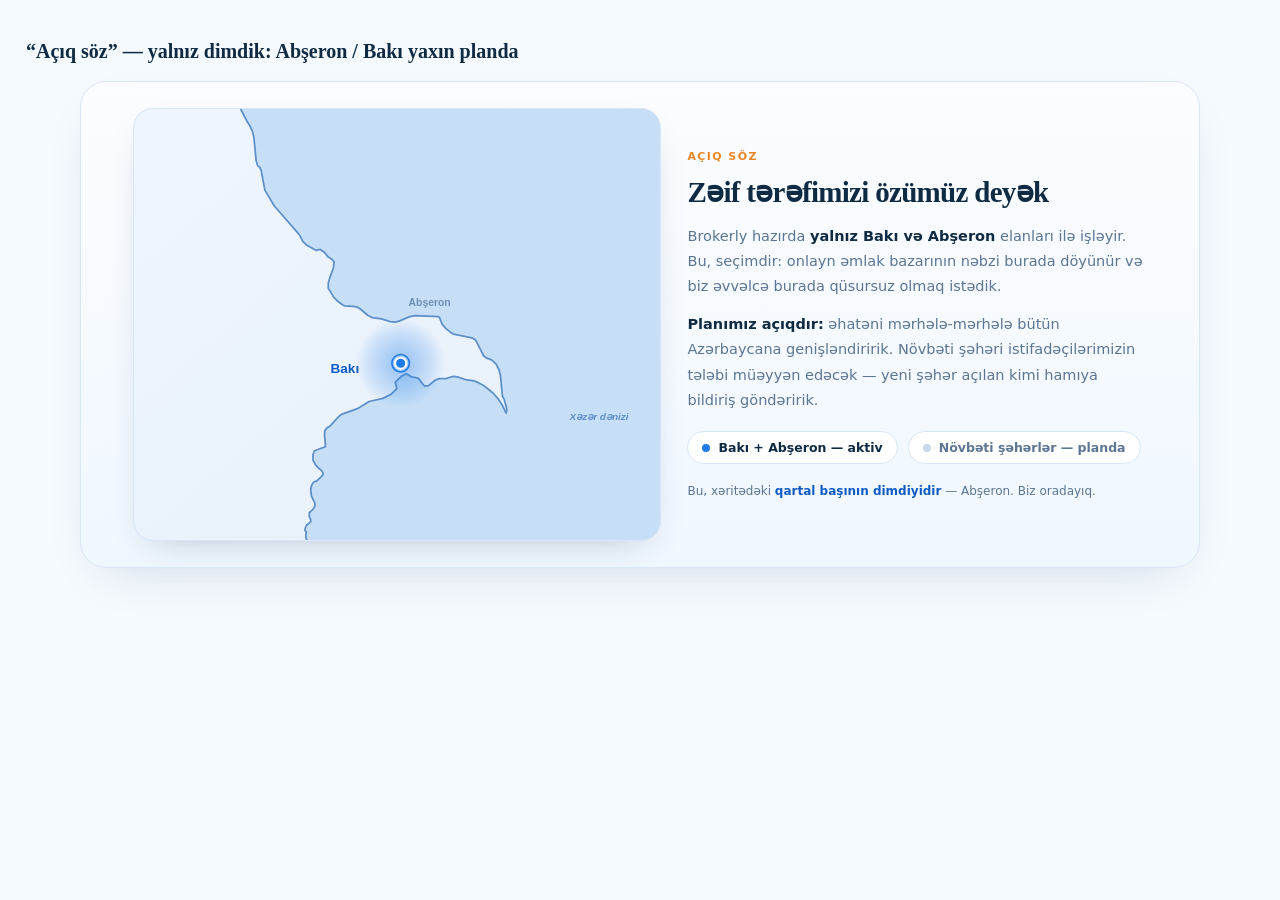
==== map-coverage-variants.html @ f6241f01 "Map bubble mobile fix + approximate widget stats" ====
<!DOCTYPE html>
<html lang="az"><head><meta charset="utf-8"><meta name="viewport" content="width=device-width, initial-scale=1">
<title>Əhatə — Abşeron (dimdik) yaxın plan</title>
<link rel="stylesheet" href="fonts/fonts.css">
<style>
:root{--ink:#0F2A43;--muted:#5B7593;--line:#D8E6F7;--blue:#1E7BE8;--deep:#0E5BC4;--amber:#E88625}
*{box-sizing:border-box}
body{font-family:Inter,system-ui,sans-serif;background:#F5FAFF;color:var(--ink);margin:0;padding:40px 26px 90px}
h1{font-family:Manrope;font-size:20px;margin:0 0 18px}
.sec{max-width:1120px;margin:0 auto;border:1px solid var(--line);border-radius:26px;background:linear-gradient(180deg,#FBFDFF,#F0F7FF);padding:26px 52px;box-shadow:0 18px 50px -26px rgba(15,42,67,.22);display:grid;grid-template-columns:1.15fr 1fr;gap:26px;align-items:center;overflow:hidden}
.mapwrap{position:relative;border:1px solid var(--line);border-radius:20px;overflow:hidden;background:#C6DFF7;box-shadow:0 14px 38px -18px rgba(15,42,67,.28)}
.azm{width:100%;height:auto;display:block}
.pulse1{animation:pz 2.4s ease-out infinite}
@keyframes pz{0%{r:9;opacity:.95}100%{r:34;opacity:0}}
.kick{font-size:11px;font-weight:800;letter-spacing:1.4px;color:var(--amber);margin-bottom:12px}
.h2x{font-family:Manrope;font-size:29px;font-weight:800;letter-spacing:-.7px;line-height:1.18;margin:0 0 14px}
.lead{font-size:14.5px;color:var(--muted);line-height:1.75;margin:0 0 12px}
.lead b{color:var(--ink)}
.covrow{display:flex;gap:10px;margin-top:18px;flex-wrap:wrap}
.covchip{display:inline-flex;align-items:center;gap:8px;border:1px solid var(--line);background:#fff;border-radius:99px;padding:8px 14px;font-size:12.5px;font-weight:700}
.covchip i{width:8px;height:8px;border-radius:99px;background:var(--blue);display:inline-block}
.covchip.off i{background:#C9D9EC}
.covchip.off{color:var(--muted)}
.eag{margin-top:20px;font-size:12px;color:var(--muted)}
.eag b{color:var(--deep)}
@media(max-width:900px){.sec{grid-template-columns:1fr;padding:30px 24px}.mapwrap{margin:0 auto;max-width:470px;width:100%}}
</style></head><body>
<h1>“Açıq söz” — yalnız dimdik: Abşeron / Bakı yaxın planda</h1>
<div class="sec">
  <div class="mapwrap">
    <svg viewBox="0 0 660 540" xmlns="http://www.w3.org/2000/svg" class="azm">
      <defs>
        <linearGradient id="land" x1="0" y1="0" x2="1" y2="1">
          <stop offset="0" stop-color="#F6FAFF"/><stop offset="1" stop-color="#E4EEFA"/>
        </linearGradient>
        <radialGradient id="cov" cx="50%" cy="50%" r="50%">
          <stop offset="0%" stop-color="#1E7BE8" stop-opacity=".42"/><stop offset="70%" stop-color="#1E7BE8" stop-opacity=".15"/><stop offset="100%" stop-color="#1E7BE8" stop-opacity="0"/>
        </radialGradient>
        <linearGradient id="fL" x1="0" y1="0" x2="1" y2="0"><stop offset="0" stop-color="#000"/><stop offset="1" stop-color="#000" stop-opacity="0"/></linearGradient>
        <linearGradient id="fT" x1="0" y1="0" x2="0" y2="1"><stop offset="0" stop-color="#000"/><stop offset="1" stop-color="#000" stop-opacity="0"/></linearGradient>
        <linearGradient id="fB" x1="0" y1="1" x2="0" y2="0"><stop offset="0" stop-color="#000"/><stop offset="1" stop-color="#000" stop-opacity="0"/></linearGradient>
        <mask id="crop">
          <rect width="660" height="540" fill="#fff"/>
          <rect x="0" y="0" width="140" height="540" fill="url(#fL)"/>
          <rect x="0" y="0" width="660" height="96" fill="url(#fT)"/>
          <rect x="0" y="430" width="660" height="110" fill="url(#fB)"/>
        </mask>
      </defs>
      <g>
        <rect width="660" height="540" fill="#C6DFF7"/>
        <path d="M-900.583,23.114L-875.909,2.568L-837.527,-29.432L-829.302,-32.291L-821.077,-31.719L-816.508,-29.432L-804.628,-23.142L-800.059,-21.999L-795.489,-22.571L-787.265,-24.857L-783.609,-24.286L-779.04,-20.284L-770.815,-12.283L-735.175,1.997L-717.812,5.422L-712.328,7.706L-712.328,9.989L-715.984,11.702L-721.467,13.985L-726.95,20.832L-720.553,30.529L-710.501,39.651L-705.932,42.501L-693.138,50.479L-654.756,64.149L-642.875,65.858L-636.479,65.288L-631.909,63.011L-625.512,59.024L-618.201,54.467L-612.718,53.328L-593.527,53.328L-588.958,55.037L-585.303,59.024L-577.992,68.135L-563.37,81.794L-557.887,84.638L-542.351,89.758L-538.696,93.739L-531.385,102.835L-526.816,105.677L-521.333,105.677L-518.591,102.267L-517.677,96.582L-514.936,91.464L-509.453,88.052L-503.969,88.62L-499.4,89.758L-494.831,89.189L-491.176,84.07L-489.348,82.363L-487.52,71.55L-486.606,59.594L-483.865,50.479L-482.037,48.77L-479.295,45.351L-477.468,43.071L-476.554,41.361L-476.554,35.091L-475.64,32.81L-473.812,29.959L-471.985,29.959L-471.071,29.959L-472.898,24.825L-480.209,12.843L-485.692,7.135L-487.52,4.281L-489.348,2.568L-493.003,4.281L-497.573,-4.857L-509.453,-12.283L-534.127,-23.142L-546.007,-34.007L-551.49,-35.151L-554.232,-36.867L-567.939,-46.021L-571.595,-51.744L-574.336,-59.187L-576.164,-72.361L-577.078,-74.653L-582.561,-85.543L-582.561,-87.262L-586.216,-87.262L-588.044,-84.969L-588.958,-81.53L-591.7,-79.81L-598.097,-85.543L-601.752,-100.453L-601.752,-117.671L-599.01,-129.731L-594.441,-134.901L-588.958,-135.476L-577.078,-132.603L-571.595,-133.178L-567.939,-135.476L-564.284,-138.349L-553.318,-152.146L-547.835,-160.773L-537.782,-180.917L-532.299,-179.19L-525.902,-179.766L-514.022,-178.038L-509.453,-175.16L-507.625,-168.829L-509.453,-155.021L-507.625,-149.271L-503.056,-145.247L-498.486,-145.247L-493.917,-148.121L-485.692,-155.597L-480.209,-157.322L-470.157,-159.623L-467.415,-161.924L-465.588,-163.075L-461.018,-167.678L-459.191,-167.678L-458.277,-163.65L-455.535,-150.421L-454.621,-145.821L-451.88,-141.798L-435.43,-126.284L-430.861,-123.413L-428.12,-122.838L-420.809,-121.69L-418.067,-120.541L-417.153,-118.245L-415.326,-111.93L-414.412,-109.634L-411.67,-105.043L-398.876,-94.144L-392.479,-83.823L-390.651,-73.507L-386.996,-67.205L-386.082,-67.205L-376.03,-68.923L-371.46,-70.642L-365.977,-71.788L-361.408,-70.642L-357.753,-66.059L-355.925,-59.759L-355.011,-54.034L-353.183,-49.455L-348.614,-46.021L-347.7,-45.449L-345.873,-43.16L-344.959,-40.299L-344.045,-36.867L-342.217,-33.435L-334.906,-23.714L-333.079,-19.713L-332.165,-11.141L-332.165,6.564L-329.423,13.985L-325.768,18.55L-305.663,30.529L-300.18,32.24L-298.352,33.38L-271.85,35.661L-266.367,37.941L-259.056,47.63L-254.487,51.619L-249.004,51.619L-240.779,45.351L-235.296,43.641L-230.727,44.211L-217.019,51.049L-209.708,55.037L-204.225,55.607L-186.862,54.467L-183.206,53.898L-172.24,50.479L-166.757,47.061L-164.929,43.641L-166.757,39.081L-167.671,32.24L-166.757,25.396L-164.929,21.973L-161.274,19.691L-157.618,15.126L-155.791,8.848L-153.963,3.71L-151.221,0.855L-144.824,1.997L-139.341,-1.43L-131.117,-25.429L-125.633,-35.151L-117.409,-40.299L-88.165,-46.021L-80.854,-50.027L-67.147,-61.477L-45.214,-75.226L-39.731,-81.53L-35.162,-91.276L-24.195,-121.116L-22.368,-122.838L-5.005,-145.821L7.789,-165.376L9.617,-163.075L17.842,-158.472L26.98,-150.421L48.913,-118.819L58.052,-110.208L61.707,-105.043L62.621,-96.438L79.984,-76.945L90.036,-55.751L94.606,-54.034L99.175,-49.455L102.83,-44.304L104.658,-39.727L110.141,-31.147L111.969,-29.432L112.883,-27.716L119.28,-26.001L121.108,-24.857L124.763,-19.141L133.902,0.284L142.126,16.267L145.782,21.973L148.523,28.248L150.351,35.661L153.092,64.719L154.92,70.981L157.662,73.258L159.489,77.242L164.059,101.698L175.939,121.585L206.096,156.202L208.838,160.171L211.579,165.839L216.148,170.373L228.029,177.172L233.512,176.039L238.995,180.005L243.564,185.668L248.133,188.5L250.875,191.897L249.961,199.255L245.392,211.703L243.564,218.489L243.564,221.882L243.564,225.274L245.392,227.535L248.133,232.056L249.047,233.751L250.875,236.577L255.444,241.096L260.927,245.05L263.669,246.744L274.635,247.309L280.118,248.439L283.774,250.697L292.912,258.601L298.395,261.423L310.276,263.116L321.242,266.502L327.639,267.066L332.208,265.938L345.916,260.294L352.313,259.165L381.556,260.294L383.384,261.987L384.298,264.809L385.212,267.066L386.126,269.323L390.695,274.964L396.178,279.476L400.747,282.295L423.594,286.805L428.163,289.624L430.904,294.696L434.56,302.021L438.215,309.343L442.785,312.722L448.268,314.411L453.751,319.478L457.406,326.232L459.234,332.984L461.976,360.533L463.803,363.343L465.631,369.522L467.459,376.822L466.545,381.314L461.976,371.768L456.492,363.343L450.095,356.038L437.301,345.92L431.818,343.108L426.335,340.859L415.369,339.172L405.317,335.797L400.747,335.234L398.006,335.797L394.35,336.922L391.609,338.047L382.47,338.047L377.901,339.734L368.762,347.044L364.193,347.044L362.365,345.357L358.71,340.296L356.882,338.047L354.141,336.922L347.744,335.797L341.347,331.859L335.864,334.672L327.639,342.546L329.467,350.417L322.156,357.724L312.103,362.781L294.74,366.713L280.118,375.699L260.927,382.436L256.358,385.804L246.306,397.026L241.736,399.831L238.995,403.757L238.995,410.486L239.909,419.454L239.909,423.377L226.201,428.419L224.373,433.46L224.373,440.18L228.029,446.898L230.77,449.697L234.426,452.495L236.253,454.733L237.167,458.09L235.339,460.328L233.512,462.006L228.942,466.48L226.201,467.04L224.373,468.717L222.545,472.072L221.632,475.986L221.632,478.781L222.545,485.487L226.201,492.75L227.115,496.66L225.287,500.569L223.459,502.803L221.632,504.478L219.804,506.153L219.804,509.502L219.804,511.177L220.718,512.851L221.632,515.083L221.632,517.316L219.804,518.99L216.148,521.779L214.321,526.8L214.321,528.473L216.148,530.704L215.235,535.165L216.148,539.625L221.632,547.985L221.632,550.771L217.976,553.557L211.579,556.899L205.182,564.696L199.699,571.378L195.13,579.726L195.13,585.29L192.388,590.853L189.647,598.082L187.819,605.865L186.905,612.535L186.905,621.424L189.647,627.533L212.493,649.18L216.148,652.508L217.976,656.945L217.976,658.609L217.062,659.718L215.235,670.806L215.235,673.577L217.976,677.456L214.321,675.794L212.493,674.132L210.665,671.36L208.838,668.589L207.01,668.589L207.924,673.577L210.665,679.119L213.407,683.551L217.976,686.32L217.976,689.09L211.579,687.428L207.924,683.551L205.182,678.565L192.388,670.252L183.25,673.577L176.853,681.889L174.111,692.412L175.025,728.377L174.111,732.247L172.283,738.327L168.628,748.825L167.714,753.796L166.8,765.39L165.886,772.565L163.145,778.083L143.954,791.871L133.902,795.73L127.505,789.665L128.418,785.805L128.418,783.047L128.418,781.393L131.16,778.634L142.126,776.428L145.782,774.221L149.437,769.254L151.265,762.63L152.179,756.557L148.523,749.929L143.954,747.72L132.074,747.168L132.074,744.405L130.246,730.589L129.332,727.272L124.763,723.401L120.194,721.742L109.227,722.295L105.572,723.401L104.658,726.166L103.744,729.483L101.003,733.905L101.003,735.564L101.003,739.432L101.003,741.643L99.175,742.748L98.261,742.748L97.347,742.748L97.347,758.213L98.261,766.494L101.917,773.117L101.003,781.393L94.606,804.548L93.692,806.753L88.209,818.321L88.209,819.422L80.898,828.232L71.759,825.479L71.759,837.038L72.673,842.54L73.587,847.491L79.07,862.887L80.898,912.853L82.726,967.638L66.276,964.354L58.052,964.354L52.568,967.091L47.085,972.562L40.688,976.392L33.377,979.126L27.894,981.314L16.014,980.22L15.1,980.22L6.876,972.015L-0.435,960.523L-4.091,956.144L-9.574,948.478L-14.143,943.001L-17.798,938.07L-22.368,931.494L-26.023,928.206L-29.679,923.82L-31.506,915.047L-34.248,907.916L-39.731,907.916L-53.439,913.95L-60.75,913.95L-65.319,909.562L-68.974,903.527L-81.768,893.648L-81.768,888.158L-80.854,881.568L-82.682,877.174L-82.682,874.427L-86.338,871.68L-120.15,855.19L-136.6,841.99L-141.169,832.635L-142.083,818.871L-139.341,815.567L-126.547,807.304L-125.633,805.099L-125.633,802.344L-124.72,800.691L-78.113,791.871L-67.147,785.805L-65.319,781.944L-63.491,778.083L-63.491,777.531L-61.664,773.117L-61.664,768.702L-63.491,764.838L-70.802,748.272L-74.458,744.405L-89.079,738.327L-103.701,724.507L-110.098,715.658L-112.839,706.805L-112.839,695.735L-108.27,686.32L-100.959,679.119L-91.821,674.686L-76.285,671.36L-62.577,662.491L-56.18,660.273L-53.439,659.718L-58.922,647.515L-66.233,637.526L-83.596,621.424L-126.547,570.264L-142.083,555.785L-146.652,552.443L-150.307,551.328L-153.049,555.785L-155.791,558.013L-159.446,559.127L-178.637,558.57L-184.12,560.241L-189.603,563.583L-193.259,567.48L-204.225,579.17L-234.382,596.414L-238.951,598.638L-252.659,612.535L-256.315,614.757L-261.798,615.313L-279.161,621.424L-290.127,627.533L-298.352,634.196L-311.146,650.844L-319.371,659.164L-326.682,663.6L-330.337,665.263L-355.011,675.24L-367.805,682.443L-369.633,685.213L-370.547,688.536L-379.685,703.484L-384.254,715.658L-385.168,718.423L-387.91,721.189L-389.738,722.295L-405.273,731.142L-408.015,731.694L-411.67,730.589L-418.981,727.272L-423.55,727.272L-427.206,729.483L-430.861,732.8L-434.516,736.669L-440.913,748.272L-442.741,749.929L-444.569,751.586L-449.138,753.796L-450.966,755.452L-453.707,760.422L-458.277,770.358L-462.846,774.221L-477.468,781.944L-482.037,785.805L-484.779,790.217L-492.089,805.099L-494.831,810.058L-498.486,813.914L-503.056,817.219L-506.711,819.422L-512.194,821.625L-516.763,822.175L-525.902,803.446L-526.816,799.588L-526.816,795.73L-526.816,791.319L-525.902,787.459L-524.988,786.908L-524.988,785.805L-521.333,775.324L-521.333,765.942L-522.247,756.557L-525.902,746.063L-531.385,741.09L-540.524,736.116L-546.921,730.036L-546.921,719.53L-541.438,713.998L-532.299,715.658L-516.763,723.401L-514.022,722.848L-502.142,714.551L-496.659,713.998L-493.917,712.892L-494.831,710.679L-495.745,710.125L-497.573,707.912L-498.486,706.252L-509.453,699.056L-515.85,692.412L-518.591,687.428L-519.505,682.443L-521.333,677.456L-525.902,674.132L-544.179,665.817L-552.404,659.718L-556.059,649.18L-552.404,640.856L-544.179,635.861L-525.902,631.975L-522.247,630.864L-520.419,628.088L-520.419,625.312L-522.247,621.979L-522.247,616.424L-519.505,613.646L-515.85,611.423L-513.108,606.977L-514.022,601.418L-517.677,597.526L-521.333,594.746L-525.902,593.634L-541.438,595.302L-546.921,594.19L-550.576,591.965L-556.059,583.621L-559.715,580.839L-568.853,579.726L-586.216,588.628L-595.355,590.853L-600.838,589.184L-604.494,585.29L-609.977,574.161L-613.632,569.707L-618.201,566.924L-628.254,564.14L-635.565,558.013L-645.617,537.952L-652.928,531.261L-668.463,526.242L-676.688,521.779L-682.171,518.99L-694.051,507.828L-695.879,503.92L-706.845,480.458L-712.328,474.309L-719.639,470.954L-746.141,468.158L-754.366,464.243L-754.366,459.768L-755.28,456.412L-738.83,446.338L-696.793,453.054L-679.43,451.376L-675.774,448.577L-673.947,445.219L-671.205,429.54L-670.291,427.299L-664.808,422.256L-660.239,415.531L-656.583,407.682L-652.014,386.365L-652.014,384.12L-652.014,382.436L-652.928,380.191L-659.325,371.768L-662.98,368.398L-666.636,366.152L-672.119,366.713L-675.774,367.837L-677.602,368.398L-682.171,367.837L-693.138,356.038L-693.138,355.476L-752.538,322.293L-767.16,308.217L-775.385,290.188L-778.126,286.805L-783.609,282.859L-785.437,280.603L-786.351,276.656L-787.265,269.323L-788.178,265.938L-792.748,260.859L-798.231,256.343L-802.8,251.827L-806.456,243.92L-806.456,237.707L-806.456,229.796L-800.059,218.489L-790.006,210.006L-779.954,205.48L-759.849,195.859L-753.452,187.933L-748.883,174.34L-748.883,166.973L-753.452,164.706L-759.849,164.139L-764.418,162.438L-768.988,158.47L-779.04,144.29L-786.351,138.616L-789.092,138.049L-792.748,136.914L-795.489,133.508L-793.662,122.721L-794.575,114.769L-801.886,115.905L-804.628,117.041L-815.594,122.721L-821.991,122.153L-832.957,117.041L-844.838,115.905L-849.407,112.496L-853.062,107.95L-858.545,105.109L-866.77,96.013L-870.425,93.739L-871.339,99.993L-873.167,103.972L-877.736,103.404L-883.219,99.993L-886.875,94.307L-884.133,83.501L-858.545,84.638L-850.321,77.811L-850.321,72.689L-853.976,68.135L-866.77,57.315L-871.339,56.176L-887.789,56.176L-892.358,53.898L-893.272,49.91L-891.444,43.071ZM-770.815,254.085L-762.591,247.874L-758.935,238.837L-765.332,235.447L-768.988,234.882L-772.643,234.882L-776.298,236.012L-779.04,238.272L-780.868,241.661L-781.781,245.05L-780.868,248.439L-779.04,251.827Z" fill="url(#land)" stroke="#5E8FC8" stroke-width="2.2" stroke-linejoin="round"/>
        <circle cx="334.3" cy="318.7" r="56" fill="url(#cov)"/>
        <circle class="pulse1" cx="334.3" cy="318.7" r="11" fill="none" stroke="#1E7BE8" stroke-width="2"/>
        <circle cx="334.3" cy="318.7" r="7" fill="#1E7BE8" stroke="#fff" stroke-width="2.5"/>
      </g>
      <text x="282.3" y="330.7" font-size="17" font-weight="800" fill="#0E5BC4" font-family="Manrope,Inter,sans-serif" text-anchor="end">Bakı</text>
      <text x="344.3" y="246.7" font-size="13" font-weight="700" fill="#6E8DB3" font-family="Inter,sans-serif">Abşeron</text>
      <text x="620" y="390" font-size="12.5" font-weight="600" fill="#5E8FC8" font-family="Inter,sans-serif" font-style="italic" text-anchor="end">Xəzər dənizi</text>
    </svg>
  </div>
  <div>
    <div class="kick">AÇIQ SÖZ</div>
    <h3 class="h2x">Zəif tərəfimizi özümüz deyək</h3>
    <p class="lead">Brokerly hazırda <b>yalnız Bakı və Abşeron</b> elanları ilə işləyir. Bu, seçimdir: onlayn əmlak bazarının nəbzi burada döyünür və biz əvvəlcə burada qüsursuz olmaq istədik.</p>
    <p class="lead"><b>Planımız açıqdır:</b> əhatəni mərhələ-mərhələ bütün Azərbaycana genişləndiririk. Növbəti şəhəri istifadəçilərimizin tələbi müəyyən edəcək — yeni şəhər açılan kimi hamıya bildiriş göndəririk.</p>
    <div class="covrow">
      <span class="covchip"><i></i>Bakı + Abşeron — aktiv</span>
      <span class="covchip off"><i></i>Növbəti şəhərlər — planda</span>
    </div>
    <div class="eag">Bu, xəritədəki <b>qartal başının dimdiyidir</b> — Abşeron. Biz oradayıq.</div>
  </div>
</div>
</body></html>
---- fonts/fonts.css ----
@font-face{font-family:'Inter';font-style:normal;font-weight:400;font-display:swap;src:url(fonts/inter-latin-ext-400-normal.woff2) format('woff2');unicode-range:U+0100-02BA,U+02BD-02C5,U+02C7-02CC,U+02CE-02D7,U+02DD-02FF,U+0304,U+0308,U+0329,U+1D00-1DBF,U+1E00-1E9F,U+1EF2-1EFF,U+2020,U+20A0-20AB,U+20AD-20C0,U+2113,U+2C60-2C7F,U+A720-A7FF}
@font-face{font-family:'Inter';font-style:normal;font-weight:400;font-display:swap;src:url(fonts/inter-latin-400-normal.woff2) format('woff2');unicode-range:U+0000-00FF,U+0131,U+0152-0153,U+02BB-02BC,U+02C6,U+02DA,U+02DC,U+0304,U+0308,U+0329,U+2000-206F,U+20AC,U+2122,U+2191,U+2193,U+2212,U+2215,U+FEFF,U+FFFD}
@font-face{font-family:'Inter';font-style:normal;font-weight:500;font-display:swap;src:url(fonts/inter-latin-ext-500-normal.woff2) format('woff2');unicode-range:U+0100-02BA,U+02BD-02C5,U+02C7-02CC,U+02CE-02D7,U+02DD-02FF,U+0304,U+0308,U+0329,U+1D00-1DBF,U+1E00-1E9F,U+1EF2-1EFF,U+2020,U+20A0-20AB,U+20AD-20C0,U+2113,U+2C60-2C7F,U+A720-A7FF}
@font-face{font-family:'Inter';font-style:normal;font-weight:500;font-display:swap;src:url(fonts/inter-latin-500-normal.woff2) format('woff2');unicode-range:U+0000-00FF,U+0131,U+0152-0153,U+02BB-02BC,U+02C6,U+02DA,U+02DC,U+0304,U+0308,U+0329,U+2000-206F,U+20AC,U+2122,U+2191,U+2193,U+2212,U+2215,U+FEFF,U+FFFD}
@font-face{font-family:'Inter';font-style:normal;font-weight:600;font-display:swap;src:url(fonts/inter-latin-ext-600-normal.woff2) format('woff2');unicode-range:U+0100-02BA,U+02BD-02C5,U+02C7-02CC,U+02CE-02D7,U+02DD-02FF,U+0304,U+0308,U+0329,U+1D00-1DBF,U+1E00-1E9F,U+1EF2-1EFF,U+2020,U+20A0-20AB,U+20AD-20C0,U+2113,U+2C60-2C7F,U+A720-A7FF}
@font-face{font-family:'Inter';font-style:normal;font-weight:600;font-display:swap;src:url(fonts/inter-latin-600-normal.woff2) format('woff2');unicode-range:U+0000-00FF,U+0131,U+0152-0153,U+02BB-02BC,U+02C6,U+02DA,U+02DC,U+0304,U+0308,U+0329,U+2000-206F,U+20AC,U+2122,U+2191,U+2193,U+2212,U+2215,U+FEFF,U+FFFD}
@font-face{font-family:'Inter';font-style:normal;font-weight:700;font-display:swap;src:url(fonts/inter-latin-ext-700-normal.woff2) format('woff2');unicode-range:U+0100-02BA,U+02BD-02C5,U+02C7-02CC,U+02CE-02D7,U+02DD-02FF,U+0304,U+0308,U+0329,U+1D00-1DBF,U+1E00-1E9F,U+1EF2-1EFF,U+2020,U+20A0-20AB,U+20AD-20C0,U+2113,U+2C60-2C7F,U+A720-A7FF}
@font-face{font-family:'Inter';font-style:normal;font-weight:700;font-display:swap;src:url(fonts/inter-latin-700-normal.woff2) format('woff2');unicode-range:U+0000-00FF,U+0131,U+0152-0153,U+02BB-02BC,U+02C6,U+02DA,U+02DC,U+0304,U+0308,U+0329,U+2000-206F,U+20AC,U+2122,U+2191,U+2193,U+2212,U+2215,U+FEFF,U+FFFD}
@font-face{font-family:'Manrope';font-style:normal;font-weight:700;font-display:swap;src:url(fonts/manrope-latin-ext-700-normal.woff2) format('woff2');unicode-range:U+0100-02BA,U+02BD-02C5,U+02C7-02CC,U+02CE-02D7,U+02DD-02FF,U+0304,U+0308,U+0329,U+1D00-1DBF,U+1E00-1E9F,U+1EF2-1EFF,U+2020,U+20A0-20AB,U+20AD-20C0,U+2113,U+2C60-2C7F,U+A720-A7FF}
@font-face{font-family:'Manrope';font-style:normal;font-weight:700;font-display:swap;src:url(fonts/manrope-latin-700-normal.woff2) format('woff2');unicode-range:U+0000-00FF,U+0131,U+0152-0153,U+02BB-02BC,U+02C6,U+02DA,U+02DC,U+0304,U+0308,U+0329,U+2000-206F,U+20AC,U+2122,U+2191,U+2193,U+2212,U+2215,U+FEFF,U+FFFD}
@font-face{font-family:'Manrope';font-style:normal;font-weight:800;font-display:swap;src:url(fonts/manrope-latin-ext-800-normal.woff2) format('woff2');unicode-range:U+0100-02BA,U+02BD-02C5,U+02C7-02CC,U+02CE-02D7,U+02DD-02FF,U+0304,U+0308,U+0329,U+1D00-1DBF,U+1E00-1E9F,U+1EF2-1EFF,U+2020,U+20A0-20AB,U+20AD-20C0,U+2113,U+2C60-2C7F,U+A720-A7FF}
@font-face{font-family:'Manrope';font-style:normal;font-weight:800;font-display:swap;src:url(fonts/manrope-latin-800-normal.woff2) format('woff2');unicode-range:U+0000-00FF,U+0131,U+0152-0153,U+02BB-02BC,U+02C6,U+02DA,U+02DC,U+0304,U+0308,U+0329,U+2000-206F,U+20AC,U+2122,U+2191,U+2193,U+2212,U+2215,U+FEFF,U+FFFD}
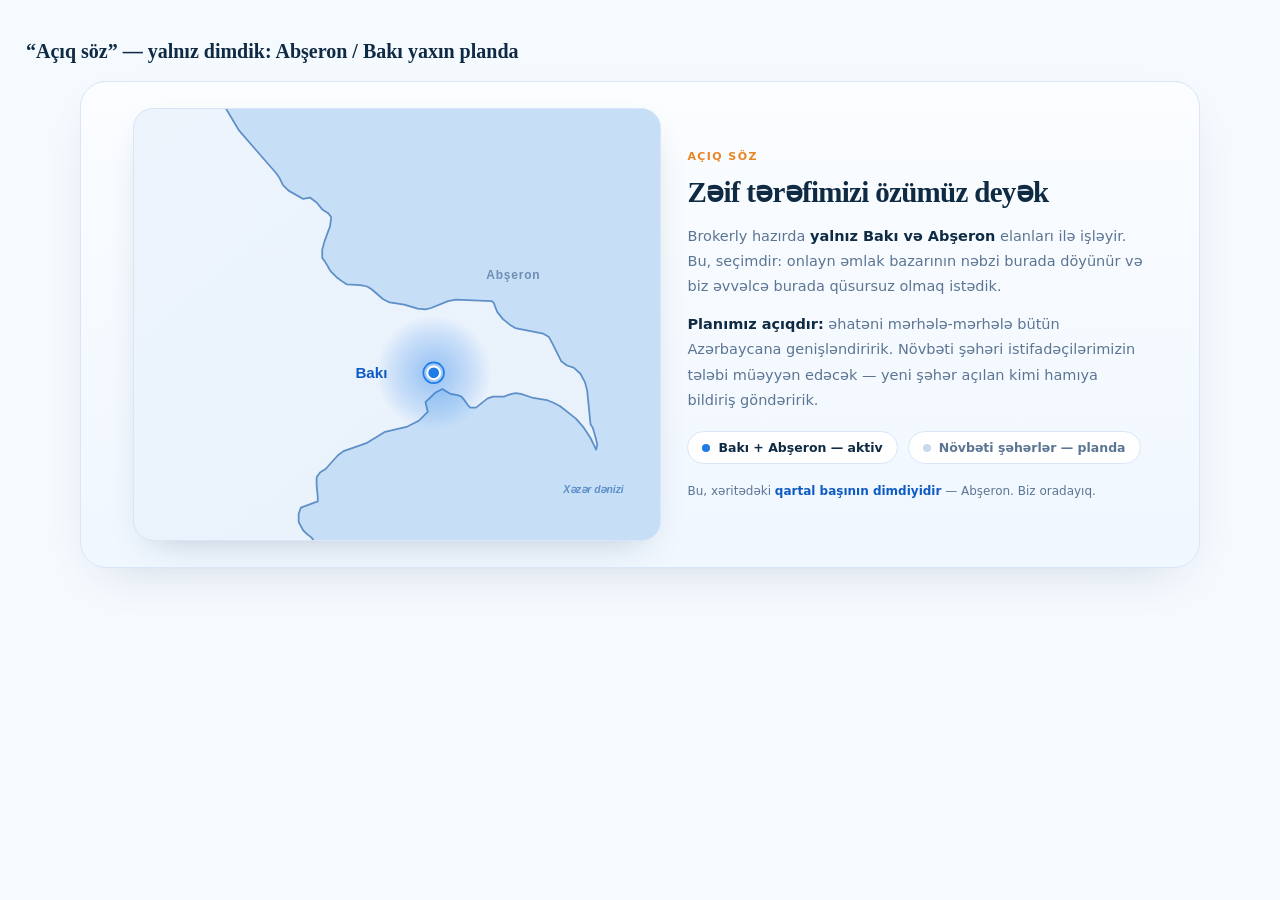
==== commit c0e11d63: "Plans: Standart 24 AZN, PRO 49 AZN" ====
--- a/map-coverage-variants.html
+++ b/map-coverage-variants.html
@@ -10,8 +10,8 @@
 .sec{max-width:1120px;margin:0 auto;border:1px solid var(--line);border-radius:26px;background:linear-gradient(180deg,#FBFDFF,#F0F7FF);padding:26px 52px;box-shadow:0 18px 50px -26px rgba(15,42,67,.22);display:grid;grid-template-columns:1.15fr 1fr;gap:26px;align-items:center;overflow:hidden}
 .mapwrap{position:relative;border:1px solid var(--line);border-radius:20px;overflow:hidden;background:#C6DFF7;box-shadow:0 14px 38px -18px rgba(15,42,67,.28)}
 .azm{width:100%;height:auto;display:block}
-.pulse1{animation:pz 2.4s ease-out infinite}
-@keyframes pz{0%{r:9;opacity:.95}100%{r:34;opacity:0}}
+.pulse1{animation:pz 2.6s ease-out infinite}
+@keyframes pz{0%{r:9;opacity:.95}100%{r:44;opacity:0}}
 .kick{font-size:11px;font-weight:800;letter-spacing:1.4px;color:var(--amber);margin-bottom:12px}
 .h2x{font-family:Manrope;font-size:29px;font-weight:800;letter-spacing:-.7px;line-height:1.18;margin:0 0 14px}
 .lead{font-size:14.5px;color:var(--muted);line-height:1.75;margin:0 0 12px}
@@ -48,14 +48,14 @@
       </defs>
       <g>
         <rect width="660" height="540" fill="#C6DFF7"/>
-        <path d="M-900.583,23.114L-875.909,2.568L-837.527,-29.432L-829.302,-32.291L-821.077,-31.719L-816.508,-29.432L-804.628,-23.142L-800.059,-21.999L-795.489,-22.571L-787.265,-24.857L-783.609,-24.286L-779.04,-20.284L-770.815,-12.283L-735.175,1.997L-717.812,5.422L-712.328,7.706L-712.328,9.989L-715.984,11.702L-721.467,13.985L-726.95,20.832L-720.553,30.529L-710.501,39.651L-705.932,42.501L-693.138,50.479L-654.756,64.149L-642.875,65.858L-636.479,65.288L-631.909,63.011L-625.512,59.024L-618.201,54.467L-612.718,53.328L-593.527,53.328L-588.958,55.037L-585.303,59.024L-577.992,68.135L-563.37,81.794L-557.887,84.638L-542.351,89.758L-538.696,93.739L-531.385,102.835L-526.816,105.677L-521.333,105.677L-518.591,102.267L-517.677,96.582L-514.936,91.464L-509.453,88.052L-503.969,88.62L-499.4,89.758L-494.831,89.189L-491.176,84.07L-489.348,82.363L-487.52,71.55L-486.606,59.594L-483.865,50.479L-482.037,48.77L-479.295,45.351L-477.468,43.071L-476.554,41.361L-476.554,35.091L-475.64,32.81L-473.812,29.959L-471.985,29.959L-471.071,29.959L-472.898,24.825L-480.209,12.843L-485.692,7.135L-487.52,4.281L-489.348,2.568L-493.003,4.281L-497.573,-4.857L-509.453,-12.283L-534.127,-23.142L-546.007,-34.007L-551.49,-35.151L-554.232,-36.867L-567.939,-46.021L-571.595,-51.744L-574.336,-59.187L-576.164,-72.361L-577.078,-74.653L-582.561,-85.543L-582.561,-87.262L-586.216,-87.262L-588.044,-84.969L-588.958,-81.53L-591.7,-79.81L-598.097,-85.543L-601.752,-100.453L-601.752,-117.671L-599.01,-129.731L-594.441,-134.901L-588.958,-135.476L-577.078,-132.603L-571.595,-133.178L-567.939,-135.476L-564.284,-138.349L-553.318,-152.146L-547.835,-160.773L-537.782,-180.917L-532.299,-179.19L-525.902,-179.766L-514.022,-178.038L-509.453,-175.16L-507.625,-168.829L-509.453,-155.021L-507.625,-149.271L-503.056,-145.247L-498.486,-145.247L-493.917,-148.121L-485.692,-155.597L-480.209,-157.322L-470.157,-159.623L-467.415,-161.924L-465.588,-163.075L-461.018,-167.678L-459.191,-167.678L-458.277,-163.65L-455.535,-150.421L-454.621,-145.821L-451.88,-141.798L-435.43,-126.284L-430.861,-123.413L-428.12,-122.838L-420.809,-121.69L-418.067,-120.541L-417.153,-118.245L-415.326,-111.93L-414.412,-109.634L-411.67,-105.043L-398.876,-94.144L-392.479,-83.823L-390.651,-73.507L-386.996,-67.205L-386.082,-67.205L-376.03,-68.923L-371.46,-70.642L-365.977,-71.788L-361.408,-70.642L-357.753,-66.059L-355.925,-59.759L-355.011,-54.034L-353.183,-49.455L-348.614,-46.021L-347.7,-45.449L-345.873,-43.16L-344.959,-40.299L-344.045,-36.867L-342.217,-33.435L-334.906,-23.714L-333.079,-19.713L-332.165,-11.141L-332.165,6.564L-329.423,13.985L-325.768,18.55L-305.663,30.529L-300.18,32.24L-298.352,33.38L-271.85,35.661L-266.367,37.941L-259.056,47.63L-254.487,51.619L-249.004,51.619L-240.779,45.351L-235.296,43.641L-230.727,44.211L-217.019,51.049L-209.708,55.037L-204.225,55.607L-186.862,54.467L-183.206,53.898L-172.24,50.479L-166.757,47.061L-164.929,43.641L-166.757,39.081L-167.671,32.24L-166.757,25.396L-164.929,21.973L-161.274,19.691L-157.618,15.126L-155.791,8.848L-153.963,3.71L-151.221,0.855L-144.824,1.997L-139.341,-1.43L-131.117,-25.429L-125.633,-35.151L-117.409,-40.299L-88.165,-46.021L-80.854,-50.027L-67.147,-61.477L-45.214,-75.226L-39.731,-81.53L-35.162,-91.276L-24.195,-121.116L-22.368,-122.838L-5.005,-145.821L7.789,-165.376L9.617,-163.075L17.842,-158.472L26.98,-150.421L48.913,-118.819L58.052,-110.208L61.707,-105.043L62.621,-96.438L79.984,-76.945L90.036,-55.751L94.606,-54.034L99.175,-49.455L102.83,-44.304L104.658,-39.727L110.141,-31.147L111.969,-29.432L112.883,-27.716L119.28,-26.001L121.108,-24.857L124.763,-19.141L133.902,0.284L142.126,16.267L145.782,21.973L148.523,28.248L150.351,35.661L153.092,64.719L154.92,70.981L157.662,73.258L159.489,77.242L164.059,101.698L175.939,121.585L206.096,156.202L208.838,160.171L211.579,165.839L216.148,170.373L228.029,177.172L233.512,176.039L238.995,180.005L243.564,185.668L248.133,188.5L250.875,191.897L249.961,199.255L245.392,211.703L243.564,218.489L243.564,221.882L243.564,225.274L245.392,227.535L248.133,232.056L249.047,233.751L250.875,236.577L255.444,241.096L260.927,245.05L263.669,246.744L274.635,247.309L280.118,248.439L283.774,250.697L292.912,258.601L298.395,261.423L310.276,263.116L321.242,266.502L327.639,267.066L332.208,265.938L345.916,260.294L352.313,259.165L381.556,260.294L383.384,261.987L384.298,264.809L385.212,267.066L386.126,269.323L390.695,274.964L396.178,279.476L400.747,282.295L423.594,286.805L428.163,289.624L430.904,294.696L434.56,302.021L438.215,309.343L442.785,312.722L448.268,314.411L453.751,319.478L457.406,326.232L459.234,332.984L461.976,360.533L463.803,363.343L465.631,369.522L467.459,376.822L466.545,381.314L461.976,371.768L456.492,363.343L450.095,356.038L437.301,345.92L431.818,343.108L426.335,340.859L415.369,339.172L405.317,335.797L400.747,335.234L398.006,335.797L394.35,336.922L391.609,338.047L382.47,338.047L377.901,339.734L368.762,347.044L364.193,347.044L362.365,345.357L358.71,340.296L356.882,338.047L354.141,336.922L347.744,335.797L341.347,331.859L335.864,334.672L327.639,342.546L329.467,350.417L322.156,357.724L312.103,362.781L294.74,366.713L280.118,375.699L260.927,382.436L256.358,385.804L246.306,397.026L241.736,399.831L238.995,403.757L238.995,410.486L239.909,419.454L239.909,423.377L226.201,428.419L224.373,433.46L224.373,440.18L228.029,446.898L230.77,449.697L234.426,452.495L236.253,454.733L237.167,458.09L235.339,460.328L233.512,462.006L228.942,466.48L226.201,467.04L224.373,468.717L222.545,472.072L221.632,475.986L221.632,478.781L222.545,485.487L226.201,492.75L227.115,496.66L225.287,500.569L223.459,502.803L221.632,504.478L219.804,506.153L219.804,509.502L219.804,511.177L220.718,512.851L221.632,515.083L221.632,517.316L219.804,518.99L216.148,521.779L214.321,526.8L214.321,528.473L216.148,530.704L215.235,535.165L216.148,539.625L221.632,547.985L221.632,550.771L217.976,553.557L211.579,556.899L205.182,564.696L199.699,571.378L195.13,579.726L195.13,585.29L192.388,590.853L189.647,598.082L187.819,605.865L186.905,612.535L186.905,621.424L189.647,627.533L212.493,649.18L216.148,652.508L217.976,656.945L217.976,658.609L217.062,659.718L215.235,670.806L215.235,673.577L217.976,677.456L214.321,675.794L212.493,674.132L210.665,671.36L208.838,668.589L207.01,668.589L207.924,673.577L210.665,679.119L213.407,683.551L217.976,686.32L217.976,689.09L211.579,687.428L207.924,683.551L205.182,678.565L192.388,670.252L183.25,673.577L176.853,681.889L174.111,692.412L175.025,728.377L174.111,732.247L172.283,738.327L168.628,748.825L167.714,753.796L166.8,765.39L165.886,772.565L163.145,778.083L143.954,791.871L133.902,795.73L127.505,789.665L128.418,785.805L128.418,783.047L128.418,781.393L131.16,778.634L142.126,776.428L145.782,774.221L149.437,769.254L151.265,762.63L152.179,756.557L148.523,749.929L143.954,747.72L132.074,747.168L132.074,744.405L130.246,730.589L129.332,727.272L124.763,723.401L120.194,721.742L109.227,722.295L105.572,723.401L104.658,726.166L103.744,729.483L101.003,733.905L101.003,735.564L101.003,739.432L101.003,741.643L99.175,742.748L98.261,742.748L97.347,742.748L97.347,758.213L98.261,766.494L101.917,773.117L101.003,781.393L94.606,804.548L93.692,806.753L88.209,818.321L88.209,819.422L80.898,828.232L71.759,825.479L71.759,837.038L72.673,842.54L73.587,847.491L79.07,862.887L80.898,912.853L82.726,967.638L66.276,964.354L58.052,964.354L52.568,967.091L47.085,972.562L40.688,976.392L33.377,979.126L27.894,981.314L16.014,980.22L15.1,980.22L6.876,972.015L-0.435,960.523L-4.091,956.144L-9.574,948.478L-14.143,943.001L-17.798,938.07L-22.368,931.494L-26.023,928.206L-29.679,923.82L-31.506,915.047L-34.248,907.916L-39.731,907.916L-53.439,913.95L-60.75,913.95L-65.319,909.562L-68.974,903.527L-81.768,893.648L-81.768,888.158L-80.854,881.568L-82.682,877.174L-82.682,874.427L-86.338,871.68L-120.15,855.19L-136.6,841.99L-141.169,832.635L-142.083,818.871L-139.341,815.567L-126.547,807.304L-125.633,805.099L-125.633,802.344L-124.72,800.691L-78.113,791.871L-67.147,785.805L-65.319,781.944L-63.491,778.083L-63.491,777.531L-61.664,773.117L-61.664,768.702L-63.491,764.838L-70.802,748.272L-74.458,744.405L-89.079,738.327L-103.701,724.507L-110.098,715.658L-112.839,706.805L-112.839,695.735L-108.27,686.32L-100.959,679.119L-91.821,674.686L-76.285,671.36L-62.577,662.491L-56.18,660.273L-53.439,659.718L-58.922,647.515L-66.233,637.526L-83.596,621.424L-126.547,570.264L-142.083,555.785L-146.652,552.443L-150.307,551.328L-153.049,555.785L-155.791,558.013L-159.446,559.127L-178.637,558.57L-184.12,560.241L-189.603,563.583L-193.259,567.48L-204.225,579.17L-234.382,596.414L-238.951,598.638L-252.659,612.535L-256.315,614.757L-261.798,615.313L-279.161,621.424L-290.127,627.533L-298.352,634.196L-311.146,650.844L-319.371,659.164L-326.682,663.6L-330.337,665.263L-355.011,675.24L-367.805,682.443L-369.633,685.213L-370.547,688.536L-379.685,703.484L-384.254,715.658L-385.168,718.423L-387.91,721.189L-389.738,722.295L-405.273,731.142L-408.015,731.694L-411.67,730.589L-418.981,727.272L-423.55,727.272L-427.206,729.483L-430.861,732.8L-434.516,736.669L-440.913,748.272L-442.741,749.929L-444.569,751.586L-449.138,753.796L-450.966,755.452L-453.707,760.422L-458.277,770.358L-462.846,774.221L-477.468,781.944L-482.037,785.805L-484.779,790.217L-492.089,805.099L-494.831,810.058L-498.486,813.914L-503.056,817.219L-506.711,819.422L-512.194,821.625L-516.763,822.175L-525.902,803.446L-526.816,799.588L-526.816,795.73L-526.816,791.319L-525.902,787.459L-524.988,786.908L-524.988,785.805L-521.333,775.324L-521.333,765.942L-522.247,756.557L-525.902,746.063L-531.385,741.09L-540.524,736.116L-546.921,730.036L-546.921,719.53L-541.438,713.998L-532.299,715.658L-516.763,723.401L-514.022,722.848L-502.142,714.551L-496.659,713.998L-493.917,712.892L-494.831,710.679L-495.745,710.125L-497.573,707.912L-498.486,706.252L-509.453,699.056L-515.85,692.412L-518.591,687.428L-519.505,682.443L-521.333,677.456L-525.902,674.132L-544.179,665.817L-552.404,659.718L-556.059,649.18L-552.404,640.856L-544.179,635.861L-525.902,631.975L-522.247,630.864L-520.419,628.088L-520.419,625.312L-522.247,621.979L-522.247,616.424L-519.505,613.646L-515.85,611.423L-513.108,606.977L-514.022,601.418L-517.677,597.526L-521.333,594.746L-525.902,593.634L-541.438,595.302L-546.921,594.19L-550.576,591.965L-556.059,583.621L-559.715,580.839L-568.853,579.726L-586.216,588.628L-595.355,590.853L-600.838,589.184L-604.494,585.29L-609.977,574.161L-613.632,569.707L-618.201,566.924L-628.254,564.14L-635.565,558.013L-645.617,537.952L-652.928,531.261L-668.463,526.242L-676.688,521.779L-682.171,518.99L-694.051,507.828L-695.879,503.92L-706.845,480.458L-712.328,474.309L-719.639,470.954L-746.141,468.158L-754.366,464.243L-754.366,459.768L-755.28,456.412L-738.83,446.338L-696.793,453.054L-679.43,451.376L-675.774,448.577L-673.947,445.219L-671.205,429.54L-670.291,427.299L-664.808,422.256L-660.239,415.531L-656.583,407.682L-652.014,386.365L-652.014,384.12L-652.014,382.436L-652.928,380.191L-659.325,371.768L-662.98,368.398L-666.636,366.152L-672.119,366.713L-675.774,367.837L-677.602,368.398L-682.171,367.837L-693.138,356.038L-693.138,355.476L-752.538,322.293L-767.16,308.217L-775.385,290.188L-778.126,286.805L-783.609,282.859L-785.437,280.603L-786.351,276.656L-787.265,269.323L-788.178,265.938L-792.748,260.859L-798.231,256.343L-802.8,251.827L-806.456,243.92L-806.456,237.707L-806.456,229.796L-800.059,218.489L-790.006,210.006L-779.954,205.48L-759.849,195.859L-753.452,187.933L-748.883,174.34L-748.883,166.973L-753.452,164.706L-759.849,164.139L-764.418,162.438L-768.988,158.47L-779.04,144.29L-786.351,138.616L-789.092,138.049L-792.748,136.914L-795.489,133.508L-793.662,122.721L-794.575,114.769L-801.886,115.905L-804.628,117.041L-815.594,122.721L-821.991,122.153L-832.957,117.041L-844.838,115.905L-849.407,112.496L-853.062,107.95L-858.545,105.109L-866.77,96.013L-870.425,93.739L-871.339,99.993L-873.167,103.972L-877.736,103.404L-883.219,99.993L-886.875,94.307L-884.133,83.501L-858.545,84.638L-850.321,77.811L-850.321,72.689L-853.976,68.135L-866.77,57.315L-871.339,56.176L-887.789,56.176L-892.358,53.898L-893.272,49.91L-891.444,43.071ZM-770.815,254.085L-762.591,247.874L-758.935,238.837L-765.332,235.447L-768.988,234.882L-772.643,234.882L-776.298,236.012L-779.04,238.272L-780.868,241.661L-781.781,245.05L-780.868,248.439L-779.04,251.827Z" fill="url(#land)" stroke="#5E8FC8" stroke-width="2.2" stroke-linejoin="round"/>
-        <circle cx="334.3" cy="318.7" r="56" fill="url(#cov)"/>
-        <circle class="pulse1" cx="334.3" cy="318.7" r="11" fill="none" stroke="#1E7BE8" stroke-width="2"/>
-        <circle cx="334.3" cy="318.7" r="7" fill="#1E7BE8" stroke="#fff" stroke-width="2.5"/>
+        <path d="M-1525.927,-124.449L-1487.931,-156.089L-1428.825,-205.366L-1416.16,-209.769L-1403.494,-208.888L-1396.458,-205.366L-1378.163,-195.681L-1371.127,-193.92L-1364.09,-194.8L-1351.425,-198.322L-1345.796,-197.441L-1338.759,-191.279L-1326.094,-178.958L-1271.21,-156.968L-1244.472,-151.693L-1236.028,-148.176L-1236.028,-144.66L-1241.657,-142.023L-1250.101,-138.507L-1258.544,-127.963L-1248.693,-113.031L-1233.213,-98.982L-1226.177,-94.594L-1206.475,-82.308L-1147.369,-61.257L-1129.075,-58.627L-1119.224,-59.503L-1112.187,-63.011L-1102.336,-69.15L-1091.078,-76.167L-1082.635,-77.921L-1053.082,-77.921L-1046.045,-75.29L-1040.416,-69.15L-1029.158,-55.12L-1006.642,-34.086L-998.198,-29.705L-974.274,-21.822L-968.645,-15.691L-957.387,-1.683L-950.35,2.693L-941.907,2.693L-937.685,-2.559L-936.278,-11.313L-932.056,-19.194L-923.612,-24.449L-915.168,-23.573L-908.132,-21.822L-901.096,-22.698L-895.467,-30.581L-892.652,-33.209L-889.837,-49.86L-888.43,-68.273L-884.208,-82.308L-881.394,-84.94L-877.172,-90.205L-874.357,-93.716L-872.95,-96.349L-872.95,-106.006L-871.543,-109.518L-868.728,-113.909L-865.914,-113.909L-864.506,-113.909L-867.321,-121.814L-878.579,-140.265L-887.023,-149.055L-889.837,-153.451L-892.652,-156.089L-898.281,-153.451L-905.318,-167.522L-923.612,-178.958L-961.609,-195.681L-979.903,-212.411L-988.347,-214.173L-992.569,-216.815L-1013.678,-230.912L-1019.307,-239.726L-1023.529,-251.187L-1026.343,-271.474L-1027.751,-275.003L-1036.194,-291.773L-1036.194,-294.422L-1041.824,-294.422L-1044.638,-290.89L-1046.045,-285.594L-1050.267,-282.946L-1060.118,-291.773L-1065.747,-314.734L-1065.747,-341.248L-1061.525,-359.82L-1054.489,-367.783L-1046.045,-368.667L-1027.751,-364.243L-1019.307,-365.128L-1013.678,-368.667L-1008.049,-373.092L-991.162,-394.338L-982.718,-407.624L-967.238,-438.644L-958.794,-435.984L-948.943,-436.87L-930.649,-434.21L-923.612,-429.778L-920.798,-420.028L-923.612,-398.766L-920.798,-389.911L-913.761,-383.713L-906.725,-383.713L-899.688,-388.14L-887.023,-399.652L-878.579,-402.309L-863.099,-405.852L-858.877,-409.395L-856.063,-411.167L-849.026,-418.256L-846.212,-418.256L-844.805,-412.053L-840.583,-391.681L-839.175,-384.599L-834.954,-378.402L-809.623,-354.513L-802.586,-350.091L-798.364,-349.206L-787.106,-347.438L-782.884,-345.669L-781.477,-342.132L-778.663,-332.408L-777.255,-328.872L-773.033,-321.803L-753.332,-305.018L-743.481,-289.125L-740.666,-273.238L-735.037,-263.534L-733.63,-263.534L-718.15,-266.18L-711.113,-268.827L-702.669,-270.592L-695.633,-268.827L-690.004,-261.77L-687.189,-252.069L-685.782,-243.252L-682.968,-236.2L-675.931,-230.912L-674.524,-230.031L-671.709,-226.506L-670.302,-222.101L-668.895,-216.815L-666.08,-211.53L-654.822,-196.561L-652.007,-190.399L-650.6,-177.199L-650.6,-149.934L-646.378,-138.507L-640.749,-131.477L-609.789,-113.031L-601.345,-110.396L-598.531,-108.64L-557.72,-105.128L-549.276,-101.616L-538.018,-86.695L-530.982,-80.553L-522.538,-80.553L-509.872,-90.205L-501.429,-92.838L-494.392,-91.961L-473.283,-81.431L-462.025,-75.29L-453.581,-74.412L-426.843,-76.167L-421.214,-77.044L-404.327,-82.308L-395.883,-87.573L-393.068,-92.838L-395.883,-99.86L-397.29,-110.396L-395.883,-120.935L-393.068,-126.206L-387.439,-129.72L-381.81,-136.75L-378.996,-146.418L-376.181,-154.33L-371.959,-158.727L-362.108,-156.968L-353.665,-162.245L-340.999,-199.202L-332.555,-214.173L-319.89,-222.101L-274.857,-230.912L-263.599,-237.081L-242.49,-254.714L-208.715,-275.886L-200.271,-285.594L-193.235,-300.602L-176.347,-346.553L-173.533,-349.206L-146.795,-384.599L-127.093,-414.711L-124.278,-411.167L-111.613,-404.08L-97.54,-391.681L-63.765,-343.016L-49.692,-329.756L-44.063,-321.803L-42.656,-308.551L-15.918,-278.533L-0.438,-245.897L6.599,-243.252L13.635,-236.2L19.264,-228.268L22.079,-221.22L30.522,-208.007L33.337,-205.366L34.744,-202.724L44.595,-200.083L47.41,-198.322L53.039,-189.519L67.112,-159.606L79.777,-134.992L85.406,-126.206L89.628,-116.543L92.443,-105.128L96.664,-60.38L99.479,-50.736L103.701,-47.23L106.515,-41.095L113.552,-3.434L131.846,27.19L178.287,80.497L182.508,86.609L186.73,95.339L193.767,102.321L212.061,112.791L220.505,111.046L228.949,117.153L235.985,125.874L243.021,130.234L247.243,135.466L245.836,146.797L238.8,165.966L235.985,176.416L235.985,181.641L235.985,186.864L238.8,190.346L243.021,197.309L244.429,199.919L247.243,204.27L254.28,211.23L262.723,217.318L266.945,219.928L283.832,220.797L292.276,222.536L297.905,226.015L311.978,238.186L320.422,242.532L338.716,245.139L355.604,250.353L365.455,251.221L372.491,249.484L393.6,240.793L403.451,239.055L448.484,240.793L451.299,243.401L452.706,247.746L454.113,251.221L455.52,254.697L462.557,263.384L471,270.332L478.037,274.673L513.219,281.619L520.255,285.959L524.477,293.77L530.106,305.05L535.735,316.326L542.772,321.529L551.215,324.13L559.659,331.933L565.288,342.334L568.103,352.731L572.325,395.155L575.139,399.481L577.954,408.997L580.768,420.239L579.361,427.155L572.325,412.456L563.881,399.481L554.03,388.232L534.328,372.651L525.884,368.321L517.441,364.858L500.553,362.259L485.073,357.062L478.037,356.196L473.815,357.062L468.186,358.795L463.964,360.527L449.891,360.527L442.855,363.125L428.782,374.383L421.746,374.383L418.931,371.785L413.302,363.991L410.488,360.527L406.266,358.795L396.415,357.062L386.564,350.998L378.12,355.33L365.455,367.456L368.269,379.577L357.011,390.829L341.531,398.616L314.793,404.672L292.276,418.51L262.723,428.884L255.687,434.07L240.207,451.352L233.17,455.671L228.949,461.717L228.949,472.079L230.356,485.89L230.356,491.93L209.247,499.695L206.432,507.458L206.432,517.806L212.061,528.151L216.283,532.461L221.912,536.77L224.727,540.217L226.134,545.386L223.32,548.832L220.505,551.416L213.469,558.307L209.247,559.168L206.432,561.752L203.618,566.918L202.21,572.944L202.21,577.248L203.618,587.576L209.247,598.761L210.654,604.782L207.839,610.802L205.025,614.241L202.21,616.82L199.396,619.4L199.396,624.558L199.396,627.136L200.803,629.715L202.21,633.152L202.21,636.59L199.396,639.167L193.767,643.463L190.952,651.195L190.952,653.771L193.767,657.207L192.359,664.076L193.767,670.944L202.21,683.819L202.21,688.109L196.581,692.399L186.73,697.546L176.879,709.553L168.436,719.842L161.399,732.698L161.399,741.266L157.177,749.832L152.956,760.965L150.141,772.951L148.734,783.221L148.734,796.909L152.956,806.317L188.138,839.652L193.767,844.778L196.581,851.611L196.581,854.173L195.174,855.881L192.359,872.955L192.359,877.223L196.581,883.196L190.952,880.636L188.138,878.076L185.323,873.809L182.508,869.541L179.694,869.541L181.101,877.223L185.323,885.756L189.545,892.581L196.581,896.846L196.581,901.111L186.73,898.552L181.101,892.581L176.879,884.903L157.177,872.102L143.105,877.223L133.254,890.022L129.032,906.227L130.439,961.611L129.032,967.57L126.217,976.933L120.588,993.099L119.181,1000.754L117.774,1018.609L116.366,1029.657L112.145,1038.154L82.592,1059.387L67.112,1065.33L57.261,1055.99L58.668,1050.046L58.668,1045.799L58.668,1043.251L62.89,1039.004L79.777,1035.605L85.406,1032.207L91.035,1024.559L93.85,1014.358L95.257,1005.006L89.628,994.8L82.592,991.397L64.297,990.547L64.297,986.293L61.483,965.017L60.075,959.908L53.039,953.948L46.002,951.393L29.115,952.245L23.486,953.948L22.079,958.205L20.671,963.314L16.45,970.124L16.45,972.678L16.45,978.635L16.45,982.039L13.635,983.741L12.228,983.741L10.821,983.741L10.821,1007.557L12.228,1020.309L17.857,1030.507L16.45,1043.251L6.599,1078.91L5.191,1082.304L-3.252,1100.118L-3.252,1101.814L-14.51,1115.38L-28.583,1111.142L-28.583,1128.941L-27.176,1137.414L-25.769,1145.038L-17.325,1168.747L-14.51,1245.692L-11.696,1330.057L-37.027,1325.001L-49.692,1325.001L-58.136,1329.214L-66.58,1337.64L-76.431,1343.537L-87.689,1347.749L-96.133,1351.117L-114.427,1349.433L-115.835,1349.433L-128.5,1336.798L-139.758,1319.101L-145.387,1312.357L-153.831,1300.552L-160.867,1292.117L-166.497,1284.524L-173.533,1274.398L-179.162,1269.334L-184.791,1262.581L-187.606,1249.07L-191.828,1238.089L-200.271,1238.089L-221.38,1247.381L-232.639,1247.381L-239.675,1240.624L-245.304,1231.33L-265.006,1216.117L-265.006,1207.663L-263.599,1197.515L-266.413,1190.748L-266.413,1186.518L-272.042,1182.288L-324.112,1156.895L-349.443,1136.567L-356.479,1122.162L-357.886,1100.966L-353.665,1095.877L-333.963,1083.152L-332.555,1079.758L-332.555,1075.515L-331.148,1072.969L-259.377,1059.387L-242.49,1050.046L-239.675,1044.101L-236.86,1038.154L-236.86,1037.305L-234.046,1030.507L-234.046,1023.709L-236.86,1017.759L-248.119,992.248L-253.748,986.293L-276.264,976.933L-298.781,955.651L-308.632,942.024L-312.853,928.391L-312.853,911.343L-305.817,896.846L-294.559,885.756L-280.486,878.93L-256.562,873.809L-235.453,860.15L-225.602,856.735L-221.38,855.881L-229.824,837.089L-241.082,821.706L-267.821,796.909L-333.963,718.127L-357.886,695.83L-364.923,690.683L-370.552,688.967L-374.774,695.83L-378.996,699.262L-384.625,700.977L-414.177,700.119L-422.621,702.692L-431.065,707.838L-436.694,713.84L-453.581,731.841L-500.021,758.397L-507.058,761.822L-528.167,783.221L-533.796,786.643L-542.24,787.499L-568.978,796.909L-585.865,806.317L-598.531,816.577L-618.233,842.215L-630.898,855.027L-642.157,861.858L-647.786,864.419L-685.782,879.783L-705.484,890.875L-708.299,895.14L-709.706,900.258L-723.779,923.278L-730.815,942.024L-732.222,946.283L-736.444,950.541L-739.259,952.245L-763.182,965.868L-767.404,966.719L-773.033,965.017L-784.292,959.908L-791.328,959.908L-796.957,963.314L-802.586,968.422L-808.215,974.38L-818.066,992.248L-820.881,994.8L-823.695,997.352L-830.732,1000.754L-833.546,1003.305L-837.768,1010.958L-844.805,1026.258L-851.841,1032.207L-874.357,1044.101L-881.394,1050.046L-885.616,1056.84L-896.874,1079.758L-901.096,1087.395L-906.725,1093.333L-913.761,1098.422L-919.39,1101.814L-927.834,1105.206L-934.87,1106.054L-948.943,1077.212L-950.35,1071.272L-950.35,1065.33L-950.35,1058.538L-948.943,1052.594L-947.536,1051.744L-947.536,1050.046L-941.907,1033.906L-941.907,1019.459L-943.314,1005.006L-948.943,988.845L-957.387,981.188L-971.46,973.529L-981.311,964.165L-981.311,947.986L-972.867,939.468L-958.794,942.024L-934.87,953.948L-930.649,953.096L-912.354,940.32L-903.91,939.468L-899.688,937.764L-901.096,934.356L-902.503,933.504L-905.318,930.096L-906.725,927.539L-923.612,916.459L-933.463,906.227L-937.685,898.552L-939.092,890.875L-941.907,883.196L-948.943,878.076L-977.089,865.273L-989.754,855.881L-995.383,839.652L-989.754,826.835L-977.089,819.142L-948.943,813.158L-943.314,811.448L-940.5,807.172L-940.5,802.896L-943.314,797.765L-943.314,789.21L-939.092,784.932L-933.463,781.509L-929.241,774.663L-930.649,766.102L-936.278,760.109L-941.907,755.828L-948.943,754.115L-972.867,756.684L-981.311,754.971L-986.94,751.545L-995.383,738.696L-1001.012,734.412L-1015.085,732.698L-1041.824,746.406L-1055.896,749.832L-1064.34,747.263L-1069.969,741.266L-1078.413,724.128L-1084.042,717.27L-1091.078,712.983L-1106.558,708.696L-1117.817,699.262L-1133.297,668.369L-1144.555,658.065L-1168.479,650.336L-1181.144,643.463L-1189.588,639.167L-1207.882,621.979L-1210.697,615.961L-1227.584,579.831L-1236.028,570.362L-1247.286,565.196L-1288.097,560.89L-1300.763,554.862L-1300.763,547.971L-1302.17,542.802L-1276.839,527.289L-1212.104,537.632L-1185.366,535.046L-1179.737,530.737L-1176.922,525.565L-1172.7,501.42L-1171.293,497.97L-1162.849,490.204L-1155.813,479.848L-1150.184,467.762L-1143.148,434.935L-1143.148,431.477L-1143.148,428.884L-1144.555,425.426L-1154.406,412.456L-1160.035,407.267L-1165.664,403.807L-1174.108,404.672L-1179.737,406.402L-1182.551,407.267L-1189.588,406.402L-1206.475,388.232L-1206.475,387.367L-1297.948,336.267L-1320.465,314.592L-1333.13,286.827L-1337.352,281.619L-1345.796,275.542L-1348.61,272.068L-1350.017,265.989L-1351.425,254.697L-1352.832,249.484L-1359.868,241.662L-1368.312,234.709L-1375.348,227.754L-1380.978,215.579L-1380.978,206.01L-1380.978,193.827L-1371.127,176.416L-1355.647,163.352L-1340.166,156.383L-1309.206,141.568L-1299.355,129.362L-1292.319,108.429L-1292.319,97.084L-1299.355,93.593L-1309.206,92.72L-1316.243,90.101L-1323.279,83.99L-1338.759,62.155L-1350.017,53.417L-1354.239,52.543L-1359.868,50.795L-1364.09,45.551L-1361.276,28.939L-1362.683,16.693L-1373.941,18.443L-1378.163,20.192L-1395.05,28.939L-1404.901,28.064L-1421.789,20.192L-1440.083,18.443L-1447.12,13.194L-1452.749,6.193L-1461.192,1.818L-1473.858,-12.189L-1479.487,-15.691L-1480.894,-6.06L-1483.709,0.067L-1490.745,-0.808L-1499.189,-6.06L-1504.818,-14.816L-1500.596,-31.457L-1461.192,-29.705L-1448.527,-40.219L-1448.527,-48.107L-1454.156,-55.12L-1473.858,-71.781L-1480.894,-73.535L-1506.225,-73.535L-1513.262,-77.044L-1514.669,-83.185L-1511.854,-93.716ZM-1326.094,231.231L-1313.428,221.667L-1307.799,207.75L-1317.65,202.53L-1323.279,201.66L-1328.908,201.66L-1334.537,203.4L-1338.759,206.88L-1341.574,212.1L-1342.981,217.318L-1341.574,222.536L-1338.759,227.754Z" fill="url(#land)" stroke="#5E8FC8" stroke-width="2.2" stroke-linejoin="round"/>
+        <circle cx="375.7" cy="330.7" r="72" fill="url(#cov)"/>
+        <circle class="pulse1" cx="375.7" cy="330.7" r="13" fill="none" stroke="#1E7BE8" stroke-width="2"/>
+        <circle cx="375.7" cy="330.7" r="8" fill="#1E7BE8" stroke="#fff" stroke-width="2.5"/>
       </g>
-      <text x="282.3" y="330.7" font-size="17" font-weight="800" fill="#0E5BC4" font-family="Manrope,Inter,sans-serif" text-anchor="end">Bakı</text>
-      <text x="344.3" y="246.7" font-size="13" font-weight="700" fill="#6E8DB3" font-family="Inter,sans-serif">Abşeron</text>
-      <text x="620" y="390" font-size="12.5" font-weight="600" fill="#5E8FC8" font-family="Inter,sans-serif" font-style="italic" text-anchor="end">Xəzər dənizi</text>
+      <text x="317.7" y="337.7" font-size="19" font-weight="800" fill="#0E5BC4" font-family="Manrope,Inter,sans-serif" text-anchor="end">Bakı</text>
+      <text x="441.7" y="212.7" font-size="15" font-weight="700" fill="#6E8DB3" font-family="Inter,sans-serif" letter-spacing="1">Abşeron</text>
+      <text x="614" y="482" font-size="13" font-weight="600" fill="#5E8FC8" font-family="Inter,sans-serif" font-style="italic" text-anchor="end">Xəzər dənizi</text>
     </svg>
   </div>
   <div>
